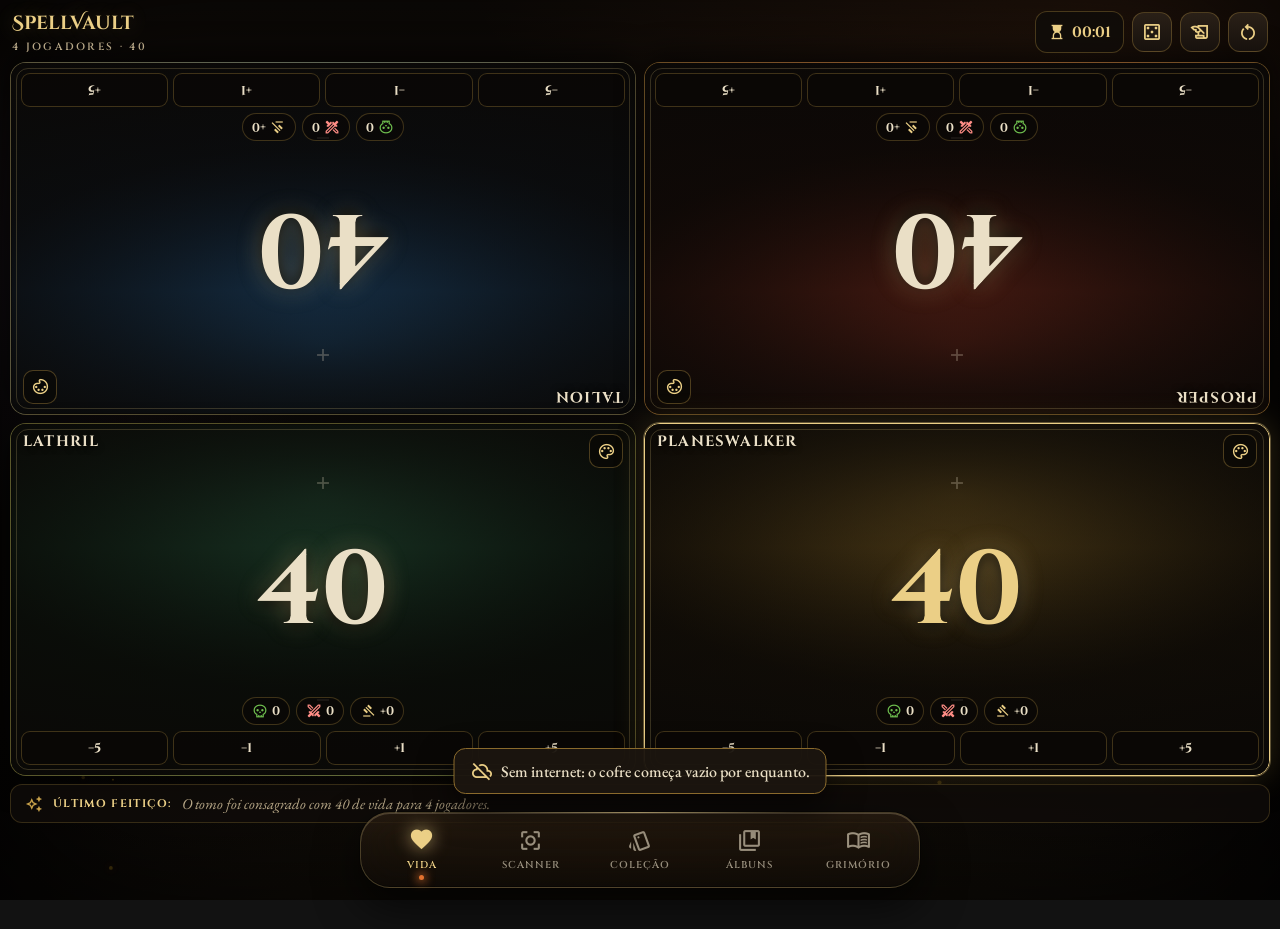
==== index.html @ 6999f6b4 "SpellVault: vida para Commander, scanner, coleção e álbuns App web com visual medieval: marcador de " ====
<!doctype html>
<html lang="pt-BR">
  <head>
    <meta charset="UTF-8" />
    <meta name="viewport" content="width=device-width, initial-scale=1, viewport-fit=cover" />
    <title>SpellVault</title>
    <meta name="description" content="Grimório do jogador de Magic: marcador de vida para Commander, scanner de cartas, coleção e álbuns com o lugar exato de cada carta." />
    <meta name="theme-color" content="#0a0806" />
    <link rel="icon" href="data:image/svg+xml,%3Csvg xmlns='http://www.w3.org/2000/svg' viewBox='0 0 32 32'%3E%3Crect width='32' height='32' rx='7' fill='%230a0806'/%3E%3Cpath d='M16 4l3 7 7 1-5 5 1 8-6-4-6 4 1-8-5-5 7-1z' fill='none' stroke='%23ebcf86' stroke-width='1.6'/%3E%3C/svg%3E" />
    <link rel="preconnect" href="https://fonts.googleapis.com" />
    <link rel="preconnect" href="https://fonts.gstatic.com" crossorigin />
    <link href="https://fonts.googleapis.com/css2?family=Cinzel:wght@500;600;700;800&family=Cinzel+Decorative:wght@700&family=EB+Garamond:ital,wght@0,400;0,500;0,600;1,400;1,500&display=swap" rel="stylesheet" />
    <link href="https://fonts.googleapis.com/css2?family=Material+Symbols+Outlined:opsz,wght,FILL,GRAD@20..48,300..600,0..1,0&display=block" rel="stylesheet" />
    <link rel="stylesheet" href="assets/css/app.css" />
  </head>
  <body>
    <canvas id="brasas" aria-hidden="true"></canvas>
    <main id="app"></main>
    <nav class="nav-vidro" id="nav" aria-label="Navegação principal"></nav>
    <div class="veu" id="veu" hidden></div>
    <section class="folha" id="folha" role="dialog" aria-modal="true" hidden></section>
    <div class="toast" id="toast" role="status" aria-live="polite"></div>

    <script src="assets/js/ui.js"></script>
    <script src="assets/js/scryfall.js"></script>
    <script src="assets/js/dados.js"></script>
    <script src="assets/js/vida.js"></script>
    <script src="assets/js/colecao.js"></script>
    <script src="assets/js/albuns.js"></script>
    <script src="assets/js/scanner.js"></script>
    <script src="assets/js/grimorio.js"></script>
    <script src="assets/js/app.js"></script>
  </body>
</html>
---- assets/css/app.css ----
/* SpellVault — grimório medieval: pedra fuligem, couro, ouro velho e brasa.
   Layout: celular primeiro; telas como páginas de um tomo e a barra de vidro fumê flutuando no rodapé. */
:root {
  color-scheme: dark;
  --noite: #0a0806; --pedra: #14100c; --pedra2: #1d1712; --pedra3: #2a2119; --couro: #3a2617;
  --ouro: #c9a24a; --ouro2: #ebcf86; --ouro3: #8a6a2c;
  --perg: #eadfc6; --tinta: #b8a888; --tinta2: #7f735e;
  --sangue: #b3262d; --brasa: #e2722f; --veneno: #6fbf4f; --arcano: #9b6bd6; --gelo: #5aa3d6;
  --W: #efe4c6; --U: #3f86c6; --B: #6d5a7a; --R: #c8442c; --G: #3d8a4f; --C: #9a948a; --M: #c9a24a;
  --fd: "Cinzel Decorative", "Cinzel", Georgia, serif;
  --ft: "Cinzel", Georgia, serif;
  --fc: "EB Garamond", Georgia, "Times New Roman", serif;
  --r: 14px;
  --sombra: 0 14px 34px rgba(0, 0, 0, 0.6);
  --nav-h: 76px;
  --ruido: url("data:image/svg+xml;utf8,<svg xmlns='http://www.w3.org/2000/svg' width='180' height='180'><filter id='n'><feTurbulence type='fractalNoise' baseFrequency='.9' numOctaves='3' stitchTiles='stitch'/><feColorMatrix values='0 0 0 0 0.9  0 0 0 0 0.8  0 0 0 0 0.6  0 0 0 .5 0'/></filter><rect width='100%' height='100%' filter='url(%23n)' opacity='.55'/></svg>");
}
* { box-sizing: border-box; margin: 0; padding: 0; }
html { -webkit-tap-highlight-color: transparent; }
body {
  min-height: 100dvh; color: var(--perg); font: 400 17px/1.45 var(--fc);
  background:
    radial-gradient(70% 45% at 85% -5%, rgba(226, 114, 47, 0.16), transparent 70%),
    radial-gradient(60% 40% at -10% 30%, rgba(155, 107, 214, 0.09), transparent 70%),
    radial-gradient(90% 60% at 50% 115%, rgba(201, 162, 74, 0.12), transparent 70%),
    linear-gradient(180deg, #120d09, var(--noite) 40%, #070504);
  background-attachment: fixed;
  -webkit-font-smoothing: antialiased;
  padding-bottom: calc(var(--nav-h) + 30px + env(safe-area-inset-bottom, 0px));
}
body::before { content: ""; position: fixed; inset: 0; background: var(--ruido); opacity: 0.22; mix-blend-mode: overlay; pointer-events: none; z-index: 0; }
body::after { content: ""; position: fixed; inset: 0; pointer-events: none; z-index: 0; box-shadow: inset 0 0 160px 40px rgba(0, 0, 0, 0.75); }
#brasas { position: fixed; inset: 0; width: 100%; height: 100%; pointer-events: none; z-index: 0; opacity: 0.8; }
#app { position: relative; z-index: 1; }
a { color: inherit; text-decoration: none; }
button, a, label { touch-action: manipulation; }
button, input, select, textarea { font: inherit; color: inherit; }
button { cursor: pointer; background: none; border: 0; }
img { display: block; max-width: 100%; }
[hidden] { display: none !important; }
:focus-visible { outline: 2px solid var(--ouro2); outline-offset: 2px; border-radius: 8px; }
.ms { font-family: "Material Symbols Outlined" !important; font-weight: normal !important; font-style: normal; font-size: 22px; line-height: 1; letter-spacing: normal !important; text-transform: none !important; display: inline-block; white-space: nowrap; direction: ltr; -webkit-font-smoothing: antialiased; font-variation-settings: "FILL" 0, "wght" 400; vertical-align: middle; }
.ms.fill { font-variation-settings: "FILL" 1, "wght" 500; }
.pagina { width: min(980px, 100% - 28px); margin: 0 auto; padding-top: calc(14px + env(safe-area-inset-top, 0px)); }

/* ---------- tipografia ---------- */
h1, h2, h3 { font-family: var(--ft); font-weight: 700; letter-spacing: 0.02em; line-height: 1.12; text-wrap: balance; }
.rot { font: 600 11px var(--ft); letter-spacing: 0.16em; text-transform: uppercase; color: var(--tinta); display: flex; align-items: center; gap: 8px; }
.rot .ms { font-size: 16px; color: var(--ouro); }
.muted { color: var(--tinta); } .dim { color: var(--tinta2); }
.ouro { color: var(--ouro2); }
.num { font-family: var(--ft); font-variant-numeric: tabular-nums lining-nums; }
.rubrica { display: flex; align-items: center; gap: 12px; margin: 26px 0 12px; font: 700 15px var(--ft); letter-spacing: 0.14em; text-transform: uppercase; color: var(--ouro2); }
.rubrica::before, .rubrica::after { content: ""; height: 1px; flex: 1; background: linear-gradient(90deg, transparent, var(--ouro3)); }
.rubrica::after { background: linear-gradient(90deg, var(--ouro3), transparent); }
.rubrica span { display: inline-flex; align-items: center; gap: 8px; }
.rubrica span::before, .rubrica span::after { content: "◆"; font-size: 8px; color: var(--ouro); }

/* ---------- cabeçalho ---------- */
.topo { display: flex; align-items: center; gap: 12px; padding: 4px 0 14px; }
.selo { width: 44px; height: 44px; border-radius: 50%; display: grid; place-items: center; flex: none; background: radial-gradient(circle at 35% 30%, #5a3b1f, #241509 70%); border: 1px solid var(--ouro3); box-shadow: inset 0 0 0 3px rgba(0, 0, 0, 0.45), 0 0 18px rgba(226, 114, 47, 0.25); color: var(--ouro2); }
.marca { line-height: 1; }
.marca b { display: block; font: 700 23px var(--fd); color: var(--ouro2); text-shadow: 0 0 18px rgba(235, 207, 134, 0.25); }
.marca small { font: 600 10.5px var(--ft); letter-spacing: 0.22em; text-transform: uppercase; color: var(--tinta); }
.topo .acoes { margin-left: auto; display: flex; gap: 8px; }

/* ---------- superfícies: tomo de couro com filete de ouro ---------- */
.tomo { position: relative; border-radius: var(--r); background: linear-gradient(180deg, rgba(48, 35, 25, 0.9), rgba(22, 17, 13, 0.94)); border: 1px solid rgba(201, 162, 74, 0.36); box-shadow: inset 0 1px 0 rgba(255, 230, 170, 0.08), inset 0 0 0 1px rgba(0, 0, 0, 0.55), var(--sombra); }
.tomo::before { content: ""; position: absolute; inset: 5px; border: 1px solid rgba(201, 162, 74, 0.14); border-radius: calc(var(--r) - 4px); pointer-events: none; }
.tomo.pad { padding: 18px; }
.cantos::after { content: ""; position: absolute; inset: 2px; pointer-events: none; border-radius: var(--r);
  background:
    linear-gradient(var(--ouro), var(--ouro)) top left / 14px 2px no-repeat, linear-gradient(var(--ouro), var(--ouro)) top left / 2px 14px no-repeat,
    linear-gradient(var(--ouro), var(--ouro)) top right / 14px 2px no-repeat, linear-gradient(var(--ouro), var(--ouro)) top right / 2px 14px no-repeat,
    linear-gradient(var(--ouro), var(--ouro)) bottom left / 14px 2px no-repeat, linear-gradient(var(--ouro), var(--ouro)) bottom left / 2px 14px no-repeat,
    linear-gradient(var(--ouro), var(--ouro)) bottom right / 14px 2px no-repeat, linear-gradient(var(--ouro), var(--ouro)) bottom right / 2px 14px no-repeat; opacity: 0.75; }
.pedra { background: linear-gradient(180deg, rgba(29, 23, 18, 0.92), rgba(16, 12, 9, 0.95)); border: 1px solid rgba(201, 162, 74, 0.18); border-radius: 12px; }

/* ---------- botões ---------- */
.bt { display: inline-flex; align-items: center; justify-content: center; gap: 8px; min-height: 46px; padding: 0 18px; border-radius: 12px; font: 700 13px var(--ft); letter-spacing: 0.1em; text-transform: uppercase; color: var(--perg); background: linear-gradient(180deg, #2c2219, #1a140f); border: 1px solid rgba(201, 162, 74, 0.38); box-shadow: inset 0 1px 0 rgba(255, 230, 170, 0.08); transition: transform 0.12s, border-color 0.15s, box-shadow 0.15s; white-space: nowrap; }
.bt:hover { border-color: var(--ouro); box-shadow: 0 0 16px rgba(201, 162, 74, 0.18), inset 0 1px 0 rgba(255, 230, 170, 0.1); }
.bt:active { transform: scale(0.97); }
.bt.ouro { color: #1b1206; border-color: #f0d68f; background: linear-gradient(180deg, #f0d68f, #c9a24a 55%, #94722f); box-shadow: inset 0 1px 0 rgba(255, 255, 255, 0.45), 0 8px 22px rgba(201, 162, 74, 0.25); text-shadow: 0 1px 0 rgba(255, 240, 200, 0.4); }
.bt.sangue { color: #ffd9d4; border-color: rgba(179, 38, 45, 0.6); background: linear-gradient(180deg, rgba(120, 22, 26, 0.55), rgba(60, 10, 12, 0.6)); }
.bt.fantasma { background: transparent; }
.bt.peq { min-height: 36px; padding: 0 12px; font-size: 11px; border-radius: 10px; }
.bt.cheio { width: 100%; }
.bt[disabled] { opacity: 0.45; pointer-events: none; }
.bt.quebra { white-space: normal; min-height: 54px; padding: 8px 14px; line-height: 1.2; }
.bt.quebra small { display: block; font: 600 10.5px var(--ft); letter-spacing: 0.06em; opacity: 0.8; margin-top: 3px; text-transform: none; }
.ico-bt { width: 42px; height: 42px; display: grid; place-items: center; border-radius: 12px; background: linear-gradient(180deg, #2a2017, #17110d); border: 1px solid rgba(201, 162, 74, 0.3); color: var(--ouro2); flex: none; }
.ico-bt:hover { border-color: var(--ouro); }
.ico-bt.on { color: #1b1206; background: linear-gradient(180deg, #f0d68f, #b88f3a); }

/* ---------- chips e campos ---------- */
.chips { display: flex; gap: 8px; overflow-x: auto; scrollbar-width: none; padding: 2px 0 6px; }
.chips::-webkit-scrollbar { display: none; }
.chip { flex: none; display: inline-flex; align-items: center; gap: 6px; height: 34px; padding: 0 13px; border-radius: 999px; font: 600 11.5px var(--ft); letter-spacing: 0.08em; text-transform: uppercase; color: var(--tinta); background: rgba(29, 23, 18, 0.85); border: 1px solid rgba(201, 162, 74, 0.2); }
.chip.on { color: var(--ouro2); border-color: var(--ouro); background: rgba(201, 162, 74, 0.12); box-shadow: 0 0 12px rgba(201, 162, 74, 0.15); }
.chip .n { font-size: 10.5px; color: var(--tinta2); }
.busca { display: flex; align-items: center; gap: 10px; height: 50px; padding: 0 8px 0 14px; border-radius: 14px; background: rgba(16, 12, 9, 0.9); border: 1px solid rgba(201, 162, 74, 0.3); box-shadow: inset 0 2px 8px rgba(0, 0, 0, 0.6); }
.busca .ms { color: var(--arcano); filter: drop-shadow(0 0 6px rgba(155, 107, 214, 0.5)); }
.busca input { flex: 1; min-width: 0; background: none; border: 0; outline: 0; font: 500 17px var(--fc); color: var(--perg); }
.busca input::placeholder { color: var(--tinta2); font-style: italic; }
.campo label { display: block; font: 600 11px var(--ft); letter-spacing: 0.12em; text-transform: uppercase; color: var(--tinta); margin-bottom: 6px; }
.campo input, .campo select, .campo textarea { width: 100%; min-height: 46px; padding: 10px 14px; border-radius: 12px; background: rgba(12, 9, 7, 0.9); border: 1px solid rgba(201, 162, 74, 0.28); outline: 0; font: 500 16px var(--fc); color: var(--perg); }
.campo select option { background: #17110d; }
.campo input:focus, .campo select:focus, .campo textarea:focus { border-color: var(--ouro); box-shadow: 0 0 0 3px rgba(201, 162, 74, 0.15); }
.campo small { display: block; margin-top: 5px; font-size: 14px; color: var(--tinta2); font-style: italic; }
.form { display: grid; gap: 14px; }
.dupla { display: grid; grid-template-columns: 1fr 1fr; gap: 12px; }
.seg { display: grid; grid-auto-flow: column; grid-auto-columns: 1fr; gap: 4px; padding: 4px; border-radius: 12px; background: rgba(12, 9, 7, 0.9); border: 1px solid rgba(201, 162, 74, 0.22); }
.seg button { min-height: 38px; border-radius: 9px; font: 700 12px var(--ft); letter-spacing: 0.08em; color: var(--tinta); }
.seg button.on { color: #1b1206; background: linear-gradient(180deg, #f0d68f, #b88f3a); }
.check { display: flex; align-items: center; gap: 10px; font-size: 16px; color: var(--perg); }
.check input { appearance: none; width: 22px; height: 22px; border-radius: 5px; border: 1px solid var(--ouro3); background: #120d09; display: grid; place-items: center; transform: rotate(45deg) scale(0.82); }
.check input:checked { background: linear-gradient(135deg, #f0d68f, #b88f3a); border-color: var(--ouro2); }
.check input:checked::after { content: ""; width: 6px; height: 6px; background: #1b1206; border-radius: 1px; }

/* ---------- mana ---------- */
.mana { display: inline-flex; gap: 3px; vertical-align: middle; }
.pip { width: 19px; height: 19px; border-radius: 50%; display: inline-grid; place-items: center; font: 700 10px var(--ft); color: #1b1206; background: var(--C); box-shadow: inset 0 -2px 0 rgba(0, 0, 0, 0.25), 0 0 0 1px rgba(0, 0, 0, 0.6); }
.pip.W { background: var(--W); } .pip.U { background: var(--U); color: #eaf3ff; } .pip.B { background: var(--B); color: #f1e8ff; } .pip.R { background: var(--R); color: #fff0e8; } .pip.G { background: var(--G); color: #eaffef; }
.pip.X, .pip.N { background: #b9b2a4; }

/* ---------- barra de navegação de vidro fumê ---------- */
.nav-vidro {
  position: fixed; z-index: 30; left: 50%; transform: translateX(-50%);
  bottom: calc(12px + env(safe-area-inset-bottom, 0px)); width: min(560px, calc(100% - 22px)); height: var(--nav-h);
  display: grid; grid-template-columns: repeat(5, 1fr); align-items: center; padding: 0 6px; border-radius: 30px;
  background: linear-gradient(180deg, rgba(74, 52, 33, 0.34), rgba(18, 13, 9, 0.52));
  -webkit-backdrop-filter: blur(20px) saturate(160%); backdrop-filter: blur(20px) saturate(160%);
  border: 1px solid rgba(235, 207, 134, 0.24);
  box-shadow: 0 18px 44px rgba(0, 0, 0, 0.65), inset 0 1px 0 rgba(255, 236, 190, 0.2), inset 0 -1px 0 rgba(0, 0, 0, 0.45), 0 0 0 1px rgba(0, 0, 0, 0.35);
}
.nav-vidro::before { content: ""; position: absolute; left: 22%; right: 22%; top: -1px; height: 1px; background: linear-gradient(90deg, transparent, rgba(255, 228, 160, 0.75), transparent); }
.nav-vidro a { position: relative; height: 100%; display: flex; flex-direction: column; align-items: center; justify-content: center; gap: 5px; color: rgba(234, 223, 198, 0.62); font: 600 10px var(--ft); letter-spacing: 0.1em; text-transform: uppercase; transition: color 0.2s; }
.nav-vidro a .ms { font-size: 25px; transition: transform 0.2s, filter 0.2s; }
.nav-vidro a.on { color: var(--ouro2); }
.nav-vidro a.on .ms { transform: translateY(-1px); filter: drop-shadow(0 0 9px rgba(235, 207, 134, 0.7)); font-variation-settings: "FILL" 1, "wght" 500; }
.nav-vidro a.on::after { content: ""; position: absolute; bottom: 7px; width: 5px; height: 5px; border-radius: 50%; background: var(--brasa); box-shadow: 0 0 10px 2px rgba(226, 114, 47, 0.8); }

/* ---------- folha (bottom sheet) e toast ---------- */
.veu { position: fixed; inset: 0; z-index: 40; background: rgba(5, 3, 2, 0.6); backdrop-filter: blur(3px); }
.folha { position: fixed; z-index: 41; left: 50%; bottom: 0; transform: translateX(-50%); width: min(640px, 100%); max-height: 88dvh; overflow: auto; padding: 10px 18px calc(22px + env(safe-area-inset-bottom, 0px)); border-radius: 22px 22px 0 0; background: linear-gradient(180deg, #2a1f16, #120d09 40%); border: 1px solid rgba(201, 162, 74, 0.42); border-bottom: 0; box-shadow: 0 -20px 60px rgba(0, 0, 0, 0.7); animation: sobe 0.22s ease; }
@keyframes sobe { from { transform: translate(-50%, 30px); opacity: 0; } }
.folha .alca { width: 44px; height: 4px; border-radius: 4px; background: var(--ouro3); margin: 0 auto 12px; }
.folha h2 { font-size: 21px; color: var(--ouro2); margin-bottom: 4px; }
.folha .fechar { position: absolute; right: 12px; top: 12px; }
.toast { position: fixed; z-index: 60; left: 50%; bottom: calc(var(--nav-h) + 30px + env(safe-area-inset-bottom, 0px)); transform: translate(-50%, 20px); opacity: 0; pointer-events: none; transition: 0.25s; display: flex; align-items: center; gap: 8px; padding: 11px 16px; border-radius: 12px; background: rgba(28, 21, 15, 0.96); border: 1px solid var(--ouro3); box-shadow: var(--sombra); font: 500 16px var(--fc); max-width: calc(100% - 32px); }
.toast .ms { color: var(--ouro2); }
.toast.on { opacity: 1; transform: translate(-50%, 0); }

/* ---------- VIDA ---------- */
.vida-topo { display: flex; align-items: center; gap: 8px; padding: calc(10px + env(safe-area-inset-top, 0px)) 12px 8px; position: relative; z-index: 2; }
.vida-topo .marca b { font-size: 19px; }
.vida-topo .marca small { white-space: nowrap; }
.vida-topo .ico-bt { width: 40px; height: 40px; }
.relogio { display: inline-flex; align-items: center; gap: 6px; height: 42px; padding: 0 12px; border-radius: 12px; background: rgba(16, 12, 9, 0.85); border: 1px solid rgba(201, 162, 74, 0.3); font: 700 15px var(--ft); color: var(--ouro2); font-variant-numeric: tabular-nums; }
.relogio .ms { font-size: 18px; }
.mesa { position: relative; z-index: 1; display: grid; gap: 8px; padding: 0 10px; height: calc(100dvh - 70px - var(--nav-h) - 40px - env(safe-area-inset-top, 0px) - env(safe-area-inset-bottom, 0px)); min-height: 440px; }
.mesa.j2 { grid-template-columns: 1fr; grid-template-rows: 1fr 1fr; }
.mesa.j3 { grid-template-columns: 1fr 1fr; grid-template-rows: 1fr 1fr; }
.mesa.j3 .jog:first-child { grid-column: 1 / -1; }
.mesa.j4 { grid-template-columns: 1fr 1fr; grid-template-rows: 1fr 1fr; }
.mesa.j5, .mesa.j6 { grid-template-columns: 1fr 1fr; grid-template-rows: 1fr 1fr 1fr; }
.mesa.j5 .jog:last-child { grid-column: 1 / -1; }
.jog { position: relative; border-radius: 16px; overflow: hidden; isolation: isolate; border: 1px solid rgba(201, 162, 74, 0.4); box-shadow: inset 0 0 0 1px rgba(0, 0, 0, 0.6), 0 10px 26px rgba(0, 0, 0, 0.55); background: var(--fundo, linear-gradient(160deg, #3a2617, #120d09)); min-height: 0; }
.jog.vira { transform: rotate(180deg); }
.jog .arte { position: absolute; inset: 0; z-index: -2; background-size: cover; background-position: center 30%; filter: saturate(0.85) contrast(1.05); }
.jog::before { content: ""; position: absolute; inset: 0; z-index: -1; background: radial-gradient(80% 70% at 50% 45%, rgba(10, 8, 6, 0.35), rgba(10, 8, 6, 0.86)), linear-gradient(180deg, rgba(10, 8, 6, 0.55), transparent 35%, rgba(10, 8, 6, 0.75)); }
.jog::after { content: ""; position: absolute; inset: 5px; border: 1px solid rgba(235, 207, 134, 0.2); border-radius: 12px; pointer-events: none; }
.jog.eu { border-color: var(--ouro2); box-shadow: 0 0 0 1px rgba(235, 207, 134, 0.35), 0 0 30px rgba(201, 162, 74, 0.22), 0 10px 26px rgba(0, 0, 0, 0.55); }
.jog.morto { filter: grayscale(0.85) brightness(0.65); }
.jog .cab { position: absolute; left: 12px; right: 12px; top: 10px; display: flex; align-items: flex-start; gap: 8px; z-index: 3; }
.jog .nome { font: 700 15px var(--ft); letter-spacing: 0.08em; text-transform: uppercase; color: var(--perg); text-shadow: 0 2px 6px #000; text-align: left; line-height: 1.1; }
.jog .nome small { display: block; font: italic 500 13px var(--fc); letter-spacing: 0; text-transform: none; color: var(--tinta); margin-top: 2px; }
.jog .cab .icos { margin-left: auto; display: flex; gap: 6px; }
.jog .mini { width: 34px; height: 34px; border-radius: 10px; display: grid; place-items: center; background: rgba(10, 8, 6, 0.65); border: 1px solid rgba(201, 162, 74, 0.35); color: var(--ouro2); }
.jog .mini .ms { font-size: 19px; }
.jog .mini.coroa { color: #1b1206; background: linear-gradient(180deg, #f0d68f, #b88f3a); }
.jog .vida { position: absolute; left: 0; right: 0; top: 50%; transform: translateY(-58%); text-align: center; pointer-events: none; z-index: 2; }
.jog .vida b { display: block; font: 700 clamp(56px, 13vw, 104px) / 1 var(--ft); color: var(--perg); text-shadow: 0 0 24px rgba(235, 207, 134, 0.35), 0 4px 12px #000; font-variant-numeric: tabular-nums lining-nums; }
.jog.eu .vida b { color: var(--ouro2); }
.jog .delta { position: absolute; left: 50%; top: 18%; transform: translateX(-50%); font: 700 22px var(--ft); color: var(--veneno); text-shadow: 0 2px 6px #000; opacity: 0; transition: opacity 0.2s; }
.jog .delta.on { opacity: 1; }
.jog .delta.neg { color: #ff8d86; }
.jog .toque { position: absolute; left: 0; right: 0; z-index: 1; display: flex; justify-content: center; color: rgba(234, 223, 198, 0.28); }
.jog .toque.mais { top: 0; height: 50%; align-items: flex-start; padding-top: 48px; }
.jog .toque.menos { bottom: 0; height: 50%; align-items: flex-end; padding-bottom: 64px; }
.jog .toque:active { background: radial-gradient(60% 60% at 50% 50%, rgba(235, 207, 134, 0.12), transparent 70%); }
.jog .base { position: absolute; left: 10px; right: 10px; bottom: 10px; z-index: 3; display: grid; gap: 6px; }
.jog .contadores { display: flex; justify-content: center; gap: 6px; flex-wrap: wrap; }
.jog .cont { display: inline-flex; align-items: center; gap: 4px; height: 28px; padding: 0 9px; border-radius: 999px; background: rgba(10, 8, 6, 0.72); border: 1px solid rgba(201, 162, 74, 0.28); font: 700 12.5px var(--ft); color: var(--perg); }
.jog .cont .ms { font-size: 16px; }
.jog .cont.veneno .ms { color: var(--veneno); } .jog .cont.cmd .ms { color: #ff8d86; } .jog .cont.taxa .ms { color: var(--ouro2); } .jog .cont.energia .ms { color: var(--gelo); }
.jog .cont.alerta { border-color: var(--sangue); color: #ffb3ad; }
.jog .passos { display: grid; grid-template-columns: repeat(4, 1fr); gap: 5px; }
.jog .passos button { height: 34px; border-radius: 9px; font: 700 13px var(--ft); background: rgba(10, 8, 6, 0.72); border: 1px solid rgba(201, 162, 74, 0.28); color: var(--perg); }
.jog .passos button:active { background: rgba(201, 162, 74, 0.25); }
.jog .credito { position: absolute; right: 12px; bottom: 54px; z-index: 2; font: italic 12px var(--fc); color: rgba(234, 223, 198, 0.45); }
.jog .derrota { position: absolute; inset: 0; z-index: 4; display: grid; place-items: center; text-align: center; background: rgba(8, 4, 3, 0.55); font: 700 16px var(--ft); letter-spacing: 0.14em; color: #ff9b94; text-transform: uppercase; pointer-events: none; }
.jog .derrota .ms { font-size: 46px; display: block; margin: 0 auto 6px; }
.cronica { display: flex; align-items: center; gap: 10px; margin: 8px 10px 0; padding: 9px 14px; border-radius: 12px; background: rgba(16, 12, 9, 0.8); border: 1px solid rgba(201, 162, 74, 0.22); font: italic 15px var(--fc); color: var(--tinta); position: relative; z-index: 1; }
.cronica .ms { color: var(--ouro); font-size: 18px; }
.cronica b { font-style: normal; font: 700 11px var(--ft); letter-spacing: 0.12em; color: var(--ouro2); text-transform: uppercase; }
.dados-grade { display: grid; grid-template-columns: repeat(4, 1fr); gap: 8px; margin: 14px 0; }
.dado-bt { aspect-ratio: 1; border-radius: 14px; display: grid; place-items: center; align-content: center; gap: 2px; background: linear-gradient(180deg, #2c2219, #16110c); border: 1px solid rgba(201, 162, 74, 0.35); font: 700 15px var(--ft); color: var(--ouro2); }
.dado-bt .ms { font-size: 26px; }
.resultado-dado { text-align: center; padding: 14px; border-radius: 16px; background: radial-gradient(circle, rgba(201, 162, 74, 0.16), transparent 70%); }
.resultado-dado b { display: block; font: 700 76px/1 var(--ft); color: var(--ouro2); text-shadow: 0 0 30px rgba(235, 207, 134, 0.45); }
.lista-hist li { list-style: none; display: flex; gap: 10px; padding: 9px 0; border-bottom: 1px dashed rgba(201, 162, 74, 0.18); font-size: 16px; }
.lista-hist time { font: 600 12px var(--ft); color: var(--tinta2); min-width: 46px; padding-top: 3px; }
.linha-cont { display: flex; align-items: center; gap: 10px; padding: 10px 0; border-bottom: 1px solid rgba(201, 162, 74, 0.14); }
.linha-cont .q { margin-left: auto; display: flex; align-items: center; gap: 8px; }
.linha-cont .q b { min-width: 36px; text-align: center; font: 700 22px var(--ft); }
.linha-cont .q b.letal { color: #ff8d86; }
.fundos { display: grid; grid-template-columns: repeat(6, 1fr); gap: 8px; margin: 10px 0 16px; }
.fundos button { aspect-ratio: 1; border-radius: 12px; border: 1px solid rgba(201, 162, 74, 0.35); }
.fundos button.on { outline: 2px solid var(--ouro2); outline-offset: 2px; }
.res-busca { display: grid; gap: 8px; margin-top: 10px; max-height: 320px; overflow: auto; }
.res-busca button { display: flex; align-items: center; gap: 12px; padding: 8px; border-radius: 12px; text-align: left; background: rgba(16, 12, 9, 0.8); border: 1px solid rgba(201, 162, 74, 0.2); }
.res-busca button:hover { border-color: var(--ouro); }
.res-busca img { width: 64px; height: 47px; object-fit: cover; border-radius: 6px; flex: none; }
.res-busca img.carta { width: 46px; height: 64px; }
.res-busca b { font: 700 15px var(--fc); display: block; }
.res-busca small { color: var(--tinta2); font-size: 13.5px; }

/* ---------- COLEÇÃO ---------- */
.resumo { display: grid; grid-template-columns: repeat(3, 1fr); gap: 8px; margin: 12px 0; }
.resumo div { padding: 12px; text-align: center; }
.resumo b { display: block; font: 700 22px var(--ft); color: var(--ouro2); font-variant-numeric: tabular-nums; }
.resumo span { font: 600 10px var(--ft); letter-spacing: 0.12em; text-transform: uppercase; color: var(--tinta2); }
.grade-cartas { display: grid; grid-template-columns: repeat(auto-fill, minmax(150px, 1fr)); gap: 12px; }
.carta-mini { position: relative; display: block; text-align: left; border-radius: 12px; overflow: hidden; background: #120d09; border: 1px solid rgba(201, 162, 74, 0.3); box-shadow: 0 8px 18px rgba(0, 0, 0, 0.5); transition: transform 0.15s, border-color 0.15s; }
.carta-mini:hover { transform: translateY(-2px); border-color: var(--ouro); }
.carta-mini .img { aspect-ratio: 488 / 680; background: linear-gradient(160deg, #2a1f16, #0e0a07); display: grid; place-items: center; overflow: hidden; }
.carta-mini .img img { width: 100%; height: 100%; object-fit: cover; }
.carta-mini .img .ms { font-size: 40px; color: var(--ouro3); }
.carta-mini .rodape { padding: 8px 10px 10px; }
.carta-mini b { display: block; font: 600 15px/1.15 var(--fc); white-space: nowrap; overflow: hidden; text-overflow: ellipsis; }
.carta-mini small { display: flex; justify-content: space-between; gap: 6px; font: 600 11px var(--ft); letter-spacing: 0.06em; color: var(--tinta2); margin-top: 3px; }
.carta-mini small .v { color: var(--ouro2); }
.selo-foil { position: absolute; top: 8px; right: 8px; z-index: 2; font: 700 9.5px var(--ft); letter-spacing: 0.12em; padding: 3px 7px; border-radius: 6px; color: #1a1030; background: linear-gradient(115deg, #f6d9ff, #9be7ff 35%, #fff2a8 65%, #ffb3e6); box-shadow: 0 2px 8px rgba(0, 0, 0, 0.5); }
.foil-brilho { position: absolute; inset: 0; z-index: 1; pointer-events: none; mix-blend-mode: color-dodge; opacity: 0.35; background: linear-gradient(115deg, transparent 20%, rgba(255, 170, 240, 0.55) 35%, rgba(150, 230, 255, 0.55) 45%, rgba(255, 245, 170, 0.55) 55%, transparent 70%); background-size: 250% 250%; animation: foil 4.5s ease-in-out infinite; }
@keyframes foil { 0%, 100% { background-position: 0% 0%; } 50% { background-position: 100% 100%; } }
.raridade { font: 700 10.5px var(--ft); letter-spacing: 0.14em; text-transform: uppercase; }
.raridade.mythic { color: #ff9b54; } .raridade.rare { color: var(--ouro2); } .raridade.uncommon { color: #b9c8d6; } .raridade.common { color: var(--tinta); } .raridade.special, .raridade.bonus { color: var(--arcano); }
.fab { position: fixed; z-index: 29; right: max(18px, calc(50% - 470px)); bottom: calc(var(--nav-h) + 26px + env(safe-area-inset-bottom, 0px)); width: 58px; height: 58px; border-radius: 50%; display: grid; place-items: center; color: #1b1206; background: radial-gradient(circle at 35% 30%, #fbe7ac, #c9a24a 55%, #7a5b23); border: 1px solid #f6dc95; box-shadow: 0 10px 26px rgba(0, 0, 0, 0.6), 0 0 22px rgba(201, 162, 74, 0.35); }
.fab .ms { font-size: 30px; }
.vazio { text-align: center; padding: 36px 18px; color: var(--tinta); font-style: italic; }
.vazio .ms { display: block; margin: 0 auto 10px; font-size: 46px; color: var(--ouro3); }

/* ---------- CARTA (detalhe) ---------- */
.detalhe { display: grid; grid-template-columns: minmax(0, 1fr); gap: 16px; }
.palco3d { perspective: 1100px; display: grid; place-items: center; padding: 14px 0 6px; }
.carta3d { position: relative; width: min(300px, 74vw); aspect-ratio: 488 / 680; transform-style: preserve-3d; transition: transform 0.6s cubic-bezier(0.2, 0.7, 0.2, 1); cursor: grab; touch-action: none; }
.carta3d .face { position: absolute; inset: 0; border-radius: 4.6% / 3.3%; overflow: hidden; backface-visibility: hidden; box-shadow: 0 24px 50px rgba(0, 0, 0, 0.7), 0 0 40px rgba(201, 162, 74, 0.12); background: #0e0a07; }
.carta3d .face img { width: 100%; height: 100%; object-fit: cover; }
.carta3d .tras { transform: rotateY(180deg); }
.carta3d .reflexo { position: absolute; inset: 0; pointer-events: none; background: radial-gradient(circle at var(--lx, 30%) var(--ly, 20%), rgba(255, 245, 220, 0.28), transparent 45%); mix-blend-mode: soft-light; }
.carta3d .holo { position: absolute; inset: 0; pointer-events: none; mix-blend-mode: color-dodge; opacity: 0.45; background: linear-gradient(calc(var(--ang, 115) * 1deg), transparent 15%, rgba(255, 140, 230, 0.6) 30%, rgba(130, 230, 255, 0.6) 42%, rgba(255, 248, 150, 0.6) 54%, rgba(160, 255, 190, 0.5) 64%, transparent 80%); background-size: 200% 200%; background-position: var(--hx, 50%) var(--hy, 50%); }
.verso-proprio { width: 100%; height: 100%; display: grid; place-items: center; align-content: center; gap: 10px; background: radial-gradient(circle at 50% 45%, #4a2e18, #170e07 70%), var(--ruido); border: 8px solid #1a120b; border-radius: inherit; text-align: center; }
.verso-proprio .sigilo { width: 46%; aspect-ratio: 1; border-radius: 50%; display: grid; place-items: center; border: 2px solid var(--ouro); box-shadow: 0 0 0 6px rgba(201, 162, 74, 0.15), inset 0 0 30px rgba(226, 114, 47, 0.35); color: var(--ouro2); }
.verso-proprio .sigilo .ms { font-size: 64px; }
.verso-proprio b { font: 700 18px var(--fd); color: var(--ouro2); letter-spacing: 0.04em; }
.ctrl-3d { display: flex; justify-content: center; gap: 8px; }
.nome-carta h1 { font: 600 30px/1.1 var(--fc); letter-spacing: 0; color: var(--perg); }
.nome-carta .en { font: italic 16px var(--fc); color: var(--tinta2); }
.texto-regras { padding: 14px 16px; border-radius: 12px; background: linear-gradient(180deg, rgba(234, 223, 198, 0.08), rgba(234, 223, 198, 0.03)); border: 1px solid rgba(201, 162, 74, 0.22); font-size: 17px; white-space: pre-line; }
.texto-regras .tipo { display: flex; justify-content: space-between; gap: 10px; font: 600 17px var(--fc); color: var(--ouro2); margin-bottom: 8px; padding-bottom: 8px; border-bottom: 1px solid rgba(201, 162, 74, 0.2); }
.etiquetas { display: flex; flex-wrap: wrap; gap: 6px; }
.etiqueta { font: 700 10.5px var(--ft); letter-spacing: 0.1em; text-transform: uppercase; padding: 5px 9px; border-radius: 7px; background: rgba(12, 9, 7, 0.9); border: 1px solid rgba(201, 162, 74, 0.3); color: var(--tinta); }
.etiqueta.ouro { color: var(--ouro2); border-color: var(--ouro); }
.preco { display: flex; align-items: baseline; justify-content: space-between; gap: 10px; }
.preco b { font: 700 28px var(--ft); color: var(--ouro2); }
.onde { padding: 16px; }
.onde h3 { display: flex; align-items: center; gap: 10px; font-size: 19px; color: var(--ouro2); }
.onde .local { font: 600 26px var(--fc); color: var(--perg); margin: 10px 0 2px; }
.onde .local em { color: var(--ouro2); font-style: normal; }
.mapa-pag { display: grid; gap: 6px; margin: 12px auto 4px; padding: 10px; border-radius: 12px; background: rgba(8, 6, 4, 0.8); border: 1px solid rgba(201, 162, 74, 0.2); }
.mapa-pag div { aspect-ratio: 488 / 680; border-radius: 6px; display: grid; place-items: center; align-content: center; font: 700 12px var(--ft); color: var(--tinta2); background: rgba(42, 33, 25, 0.55); border: 1px solid rgba(201, 162, 74, 0.12); overflow: hidden; position: relative; }
.mapa-pag div img { position: absolute; inset: 0; width: 100%; height: 100%; object-fit: cover; opacity: 0.35; }
.mapa-pag div span { position: relative; }
.mapa-pag .alvo { border: 2px solid var(--ouro2); color: var(--ouro2); box-shadow: 0 0 18px rgba(235, 207, 134, 0.45); }
.mapa-pag .alvo img { opacity: 0.9; }
.mapa-pag .alvo::after { content: ""; position: absolute; right: -4px; top: -4px; width: 12px; height: 12px; border-radius: 50%; background: var(--brasa); box-shadow: 0 0 12px var(--brasa); animation: pulso 1.6s infinite; }
@keyframes pulso { 50% { transform: scale(1.35); opacity: 0.6; } }
.copias li { list-style: none; display: flex; align-items: center; gap: 12px; padding: 11px 0; border-bottom: 1px solid rgba(201, 162, 74, 0.14); }
.copias .ms { color: var(--ouro); }
.copias b { font: 600 16px var(--fc); display: block; }
.copias small { color: var(--tinta2); font-size: 14px; }
.copias .aqui { margin-left: auto; font: 700 10px var(--ft); letter-spacing: 0.12em; color: #1b1206; background: var(--ouro2); padding: 3px 7px; border-radius: 6px; }
.acoes-carta { display: grid; gap: 8px; }
.acoes-carta .dupla { gap: 8px; }

/* ---------- ÁLBUNS ---------- */
.estante { display: grid; grid-template-columns: repeat(auto-fill, minmax(150px, 1fr)); gap: 14px; }
.livro { position: relative; display: block; text-align: left; padding: 16px 14px 14px 22px; min-height: 172px; border-radius: 6px 14px 14px 6px; color: var(--perg); background: linear-gradient(90deg, rgba(0, 0, 0, 0.45) 0 12px, transparent 12px), linear-gradient(160deg, var(--capa, #3a2617), #140d08); border: 1px solid rgba(201, 162, 74, 0.45); box-shadow: inset -2px 0 0 rgba(0, 0, 0, 0.5), inset 14px 0 0 -12px rgba(235, 207, 134, 0.35), 0 12px 24px rgba(0, 0, 0, 0.55); transition: transform 0.15s; }
.livro:hover { transform: translateY(-3px) rotate(-0.4deg); }
.livro::before { content: ""; position: absolute; left: 4px; top: 10px; bottom: 10px; width: 2px; background: repeating-linear-gradient(180deg, var(--ouro) 0 6px, transparent 6px 14px); opacity: 0.6; }
.livro::after { content: ""; position: absolute; right: -1px; top: -1px; width: 22px; height: 22px; border-top: 2px solid var(--ouro); border-right: 2px solid var(--ouro); border-radius: 0 14px 0 0; opacity: 0.8; }
.livro .ms { color: var(--ouro2); font-size: 28px; }
.livro b { display: block; font: 700 15px/1.2 var(--ft); margin: 10px 0 4px; letter-spacing: 0.03em; }
.livro small { font-size: 14px; color: var(--tinta); font-style: italic; }
.livro.ativo { border-color: var(--ouro2); box-shadow: 0 0 0 1px rgba(235, 207, 134, 0.35), 0 0 26px rgba(201, 162, 74, 0.25), 0 12px 24px rgba(0, 0, 0, 0.55); }
.barra { height: 8px; border-radius: 6px; background: rgba(8, 6, 4, 0.9); border: 1px solid rgba(201, 162, 74, 0.2); overflow: hidden; margin-top: 10px; }
.barra i { display: block; height: 100%; background: linear-gradient(90deg, #8a6a2c, var(--ouro2)); box-shadow: 0 0 10px rgba(235, 207, 134, 0.5); }
.paginador { display: flex; align-items: center; gap: 10px; margin: 14px 0; }
.paginador .info { flex: 1; text-align: center; }
.paginador .info b { display: block; font: 700 17px var(--ft); color: var(--ouro2); }
.paginador .info small { font: 600 11px var(--ft); letter-spacing: 0.12em; color: var(--tinta2); text-transform: uppercase; }
.folha-album { display: grid; gap: 10px; padding: 14px; border-radius: 16px; background: linear-gradient(180deg, #1b140e, #0d0906); border: 1px solid rgba(201, 162, 74, 0.35); box-shadow: inset 0 0 40px rgba(0, 0, 0, 0.7); }
.slot { position: relative; aspect-ratio: 488 / 680; border-radius: 10px; overflow: hidden; display: block; width: 100%; text-align: left; background: linear-gradient(160deg, rgba(42, 33, 25, 0.5), rgba(10, 8, 6, 0.8)); border: 1px dashed rgba(201, 162, 74, 0.3); }
.slot.cheio { border-style: solid; border-color: rgba(201, 162, 74, 0.45); }
.slot img { width: 100%; height: 100%; object-fit: cover; }
.slot .n { position: absolute; left: 6px; top: 6px; z-index: 2; font: 700 11px var(--ft); padding: 2px 6px; border-radius: 6px; background: rgba(10, 8, 6, 0.8); color: var(--ouro2); }
.slot .vazio-slot { position: absolute; inset: 0; display: grid; place-items: center; align-content: center; gap: 4px; color: var(--tinta2); font: 600 11px var(--ft); letter-spacing: 0.1em; text-transform: uppercase; }
.slot .vazio-slot .ms { font-size: 30px; color: var(--ouro3); }
.slot .legenda { position: absolute; left: 0; right: 0; bottom: 0; z-index: 2; padding: 22px 8px 7px; background: linear-gradient(180deg, transparent, rgba(8, 5, 3, 0.92)); font: 600 13px/1.15 var(--fc); }
.slot .legenda small { display: block; font: 700 10px var(--ft); letter-spacing: 0.08em; color: var(--ouro2); margin-top: 2px; }
.slot.alvo { border: 2px solid var(--ouro2); box-shadow: 0 0 20px rgba(235, 207, 134, 0.4); }
.lista-caixa li { list-style: none; display: flex; align-items: center; gap: 12px; padding: 8px; border-bottom: 1px solid rgba(201, 162, 74, 0.12); }
.lista-caixa img { width: 42px; height: 58px; object-fit: cover; border-radius: 5px; }
.lista-caixa .pos { font: 700 12px var(--ft); color: var(--ouro2); min-width: 40px; }
.tipos-album { display: grid; grid-template-columns: repeat(auto-fill, minmax(110px, 1fr)); gap: 8px; }
.tipos-album button { padding: 12px 8px; border-radius: 12px; background: rgba(16, 12, 9, 0.85); border: 1px solid rgba(201, 162, 74, 0.22); text-align: center; font: 600 12px var(--ft); color: var(--tinta); }
.tipos-album button .ms { display: block; margin: 0 auto 6px; color: var(--ouro); }
.tipos-album button.on { border-color: var(--ouro2); color: var(--ouro2); background: rgba(201, 162, 74, 0.12); }
.cores-album { display: flex; gap: 8px; flex-wrap: wrap; }
.cores-album button { width: 38px; height: 38px; border-radius: 10px; border: 1px solid rgba(201, 162, 74, 0.35); }
.cores-album button.on { outline: 2px solid var(--ouro2); outline-offset: 2px; }

/* ---------- SCANNER ---------- */
.visor { position: relative; aspect-ratio: 3 / 4; max-height: 62dvh; margin: 0 auto; width: 100%; border-radius: 18px; overflow: hidden; background: radial-gradient(circle at 50% 40%, #2a1f16, #070504 75%); border: 1px solid rgba(201, 162, 74, 0.35); box-shadow: inset 0 0 60px rgba(0, 0, 0, 0.8), var(--sombra); }
.visor video, .visor img.foto { position: absolute; inset: 0; width: 100%; height: 100%; object-fit: cover; }
.visor .moldura { position: absolute; left: 50%; top: 50%; width: 62%; aspect-ratio: 63 / 88; transform: translate(-50%, -50%); border-radius: 12px; box-shadow: 0 0 0 999px rgba(5, 3, 2, 0.45); }
.visor .moldura i { position: absolute; width: 26px; height: 26px; border-color: var(--ouro2); border-style: solid; filter: drop-shadow(0 0 6px rgba(235, 207, 134, 0.8)); }
.visor .moldura i:nth-child(1) { left: -2px; top: -2px; border-width: 3px 0 0 3px; border-radius: 10px 0 0 0; }
.visor .moldura i:nth-child(2) { right: -2px; top: -2px; border-width: 3px 3px 0 0; border-radius: 0 10px 0 0; }
.visor .moldura i:nth-child(3) { left: -2px; bottom: -2px; border-width: 0 0 3px 3px; border-radius: 0 0 0 10px; }
.visor .moldura i:nth-child(4) { right: -2px; bottom: -2px; border-width: 0 3px 3px 0; border-radius: 0 0 10px 0; }
.visor .faixa-nome { position: absolute; left: 4%; right: 18%; top: 3.5%; height: 9%; border: 1px dashed rgba(155, 107, 214, 0.9); border-radius: 6px; box-shadow: 0 0 12px rgba(155, 107, 214, 0.5); }
.visor .faixa-nome::after { content: "nome"; position: absolute; right: -2px; top: 100%; font: 600 9.5px var(--ft); letter-spacing: 0.12em; text-transform: uppercase; color: var(--arcano); }
.visor .linha-scan { position: absolute; left: 4%; right: 4%; height: 2px; top: 10%; background: linear-gradient(90deg, transparent, var(--arcano), transparent); box-shadow: 0 0 12px var(--arcano); animation: varre 2.4s ease-in-out infinite; }
@keyframes varre { 50% { top: 88%; } }
.visor .hud { position: absolute; left: 12px; right: 12px; top: 12px; display: flex; justify-content: space-between; gap: 8px; z-index: 2; }
.visor .hud span { display: inline-flex; align-items: center; gap: 6px; padding: 6px 10px; border-radius: 999px; background: rgba(8, 6, 4, 0.75); border: 1px solid rgba(201, 162, 74, 0.3); font: 700 10.5px var(--ft); letter-spacing: 0.1em; text-transform: uppercase; color: var(--perg); }
.visor .hud .vivo { color: var(--veneno); }
.visor .aviso { position: absolute; left: 0; right: 0; bottom: 14px; text-align: center; font: italic 15px var(--fc); color: var(--tinta); z-index: 2; padding: 0 16px; }
.visor .inicio { position: absolute; inset: 0; display: grid; place-items: center; align-content: center; gap: 12px; text-align: center; padding: 20px; z-index: 3; }
.visor .inicio .ms.grande { font-size: 64px; color: var(--ouro2); filter: drop-shadow(0 0 14px rgba(235, 207, 134, 0.5)); }
.scan-acoes { display: grid; grid-template-columns: minmax(0, 1fr) auto minmax(0, 1fr); align-items: center; gap: 10px; margin: 14px 0; }
.scan-acoes .bt { width: 100%; padding: 0 10px; font-size: 11.5px; letter-spacing: 0.06em; }
.obturador { width: 74px; height: 74px; border-radius: 50%; display: grid; place-items: center; background: radial-gradient(circle at 35% 30%, #fbe7ac, #c9a24a 55%, #7a5b23); border: 3px solid #1b1206; box-shadow: 0 0 0 2px var(--ouro2), 0 0 26px rgba(201, 162, 74, 0.45); color: #1b1206; }
.obturador .ms { font-size: 34px; }
.obturador.ocupado { animation: gira 1s linear infinite; }
@keyframes gira { to { transform: rotate(360deg); } }
.resultado { display: grid; grid-template-columns: 110px minmax(0, 1fr); gap: 14px; padding: 14px; }
.resultado img { width: 110px; border-radius: 8px; box-shadow: 0 10px 24px rgba(0, 0, 0, 0.6); }
.resultado h3 { font: 600 22px/1.15 var(--fc); }
.lote li { list-style: none; display: flex; align-items: center; gap: 10px; padding: 8px 0; border-bottom: 1px solid rgba(201, 162, 74, 0.14); }
.lote img { width: 38px; height: 53px; border-radius: 4px; object-fit: cover; }

/* ---------- GRIMÓRIO ---------- */
.perfil { display: flex; align-items: center; gap: 14px; padding: 16px; }
.perfil .selo { width: 64px; height: 64px; }
.perfil .selo .ms { font-size: 32px; }
.perfil h2 { font-size: 22px; color: var(--ouro2); }
.barras-cor { display: grid; gap: 8px; }
.barras-cor div { display: grid; grid-template-columns: 90px 1fr 46px; align-items: center; gap: 10px; font-size: 15px; }
.barras-cor .trilho { height: 10px; border-radius: 6px; background: rgba(8, 6, 4, 0.9); overflow: hidden; border: 1px solid rgba(201, 162, 74, 0.15); }
.barras-cor .trilho i { display: block; height: 100%; }
.barras-cor b { font: 700 13px var(--ft); text-align: right; }
.decks li { list-style: none; display: flex; align-items: center; gap: 10px; padding: 10px 0; border-bottom: 1px solid rgba(201, 162, 74, 0.14); }
.decks li b { font: 600 17px var(--fc); }
.creditos { font-size: 14px; color: var(--tinta2); font-style: italic; text-align: center; margin: 22px 0 6px; }
.creditos a { color: var(--ouro); text-decoration: underline; text-decoration-color: rgba(201, 162, 74, 0.4); }

.fila { display: flex; align-items: center; gap: 10px; flex-wrap: wrap; }
.espaco { flex: 1; }
.mt { margin-top: 14px; } .mt2 { margin-top: 22px; }
.carregando { display: inline-block; width: 18px; height: 18px; border-radius: 50%; border: 2px solid rgba(201, 162, 74, 0.25); border-top-color: var(--ouro2); animation: gira 0.8s linear infinite; vertical-align: middle; }

@media (min-width: 720px) {
  .detalhe { grid-template-columns: 340px minmax(0, 1fr); align-items: start; }
  .detalhe > .coluna-carta { position: sticky; top: 16px; }
  .grade-cartas { grid-template-columns: repeat(auto-fill, minmax(170px, 1fr)); }
}
@media (max-width: 420px) {
  body { font-size: 16px; }
  .grade-cartas { grid-template-columns: repeat(2, minmax(0, 1fr)); gap: 10px; }
  .estante { grid-template-columns: repeat(2, minmax(0, 1fr)); }
  .dupla { grid-template-columns: 1fr; }
  .jog .passos button { height: 30px; font-size: 12px; }
  .nav-vidro a { font-size: 9px; letter-spacing: 0.06em; }
  .vida-topo { gap: 6px; padding-left: 8px; padding-right: 8px; }
  .vida-topo .marca b { font-size: 16px; }
  .relogio { padding: 0 9px; font-size: 13px; }
}
@media (prefers-reduced-motion: reduce) { *, *::before, *::after { animation: none !important; transition: none !important; } #brasas { display: none; } }
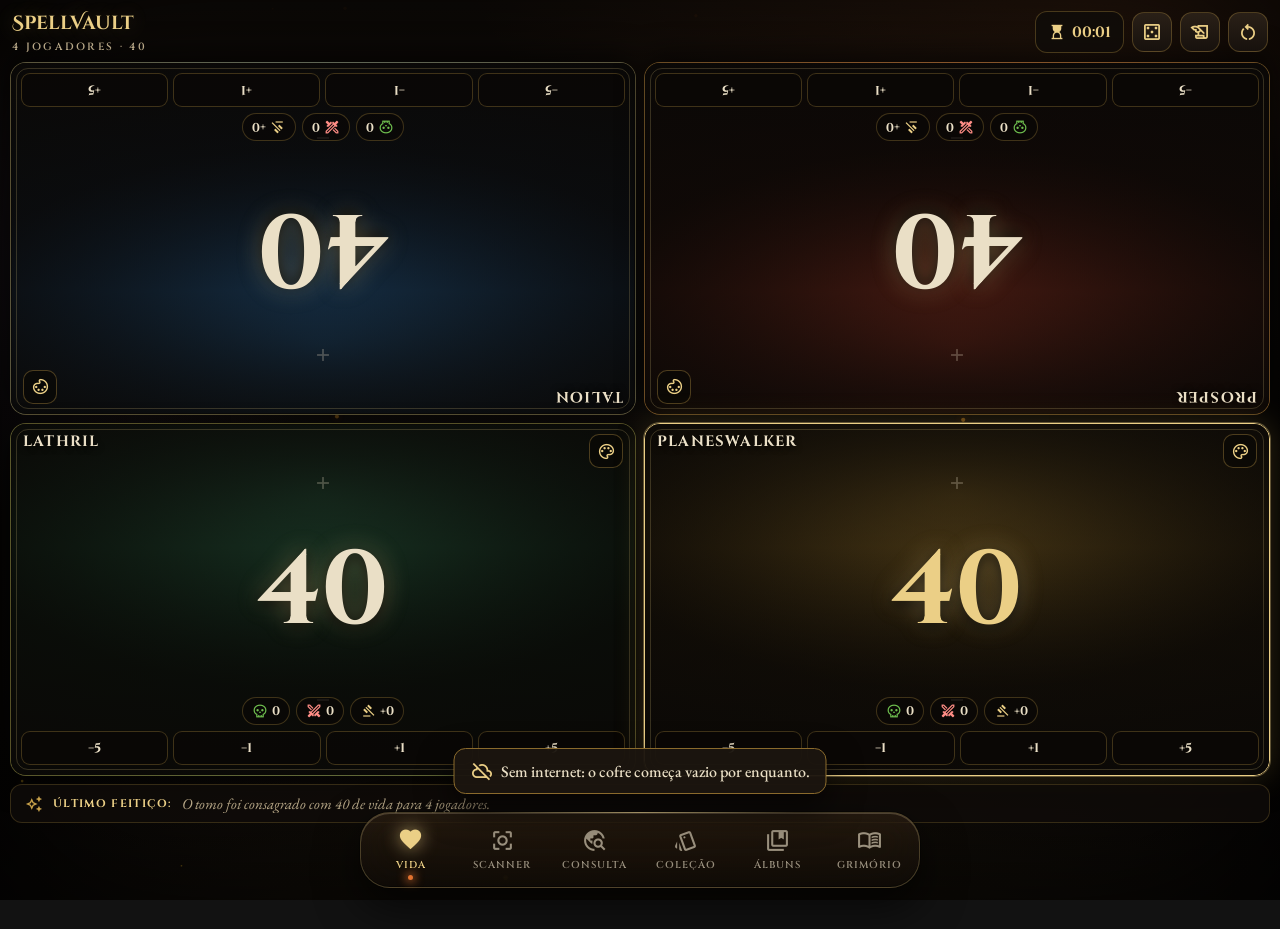
==== commit f71fd7bf: "Consulta de cartas, ficha completa, cotação da Liga e lista de desejos - Aba Consulta: busca em port" ====
--- a/index.html
+++ b/index.html
@@ -24,8 +24,12 @@
     <script src="assets/js/ui.js"></script>
     <script src="assets/js/scryfall.js"></script>
     <script src="assets/js/dados.js"></script>
+    <script src="assets/js/liga.js"></script>
     <script src="assets/js/vida.js"></script>
     <script src="assets/js/colecao.js"></script>
+    <script src="assets/js/desejos.js"></script>
+    <script src="assets/js/detalhe.js"></script>
+    <script src="assets/js/consulta.js"></script>
     <script src="assets/js/albuns.js"></script>
     <script src="assets/js/scanner.js"></script>
     <script src="assets/js/grimorio.js"></script>
--- a/assets/css/app.css
+++ b/assets/css/app.css
@@ -127,14 +127,14 @@
 .nav-vidro {
   position: fixed; z-index: 30; left: 50%; transform: translateX(-50%);
   bottom: calc(12px + env(safe-area-inset-bottom, 0px)); width: min(560px, calc(100% - 22px)); height: var(--nav-h);
-  display: grid; grid-template-columns: repeat(5, 1fr); align-items: center; padding: 0 6px; border-radius: 30px;
+  display: grid; grid-template-columns: repeat(6, 1fr); align-items: center; padding: 0 4px; border-radius: 30px;
   background: linear-gradient(180deg, rgba(74, 52, 33, 0.34), rgba(18, 13, 9, 0.52));
   -webkit-backdrop-filter: blur(20px) saturate(160%); backdrop-filter: blur(20px) saturate(160%);
   border: 1px solid rgba(235, 207, 134, 0.24);
   box-shadow: 0 18px 44px rgba(0, 0, 0, 0.65), inset 0 1px 0 rgba(255, 236, 190, 0.2), inset 0 -1px 0 rgba(0, 0, 0, 0.45), 0 0 0 1px rgba(0, 0, 0, 0.35);
 }
 .nav-vidro::before { content: ""; position: absolute; left: 22%; right: 22%; top: -1px; height: 1px; background: linear-gradient(90deg, transparent, rgba(255, 228, 160, 0.75), transparent); }
-.nav-vidro a { position: relative; height: 100%; display: flex; flex-direction: column; align-items: center; justify-content: center; gap: 5px; color: rgba(234, 223, 198, 0.62); font: 600 10px var(--ft); letter-spacing: 0.1em; text-transform: uppercase; transition: color 0.2s; }
+.nav-vidro a { position: relative; height: 100%; min-width: 0; display: flex; flex-direction: column; align-items: center; justify-content: center; gap: 5px; color: rgba(234, 223, 198, 0.62); font: 600 10px var(--ft); letter-spacing: 0.1em; text-transform: uppercase; transition: color 0.2s; }
 .nav-vidro a .ms { font-size: 25px; transition: transform 0.2s, filter 0.2s; }
 .nav-vidro a.on { color: var(--ouro2); }
 .nav-vidro a.on .ms { transform: translateY(-1px); filter: drop-shadow(0 0 9px rgba(235, 207, 134, 0.7)); font-variation-settings: "FILL" 1, "wght" 500; }
@@ -382,6 +382,84 @@
 .mt { margin-top: 14px; } .mt2 { margin-top: 22px; }
 .carregando { display: inline-block; width: 18px; height: 18px; border-radius: 50%; border: 2px solid rgba(201, 162, 74, 0.25); border-top-color: var(--ouro2); animation: gira 0.8s linear infinite; vertical-align: middle; }
 
+/* ---------- CONSULTA, FICHA COMPLETA, LIGA E DESEJOS ---------- */
+.seg button { display: inline-flex; align-items: center; justify-content: center; gap: 6px; }
+.seg button .ms { font-size: 18px; }
+.liga-tag { font: 700 9px var(--ft); letter-spacing: 0.1em; text-transform: uppercase; font-style: normal; padding: 1px 5px; border-radius: 5px; color: #1b1206; background: var(--brasa); vertical-align: 2px; }
+.selo-cofre { position: absolute; top: 8px; left: 8px; z-index: 2; font: 700 9.5px var(--ft); letter-spacing: 0.1em; padding: 3px 7px; border-radius: 6px; background: rgba(10, 8, 6, 0.88); color: var(--ouro2); border: 1px solid var(--ouro3); }
+.q-gerada { font: 500 13px Consolas, "Courier New", monospace; color: var(--tinta2); word-break: break-word; padding: 8px 10px; border-radius: 8px; background: rgba(8, 6, 4, 0.7); border: 1px dashed rgba(201, 162, 74, 0.2); }
+.chips.quebra { flex-wrap: wrap; overflow: visible; }
+.filtro-grupo { margin-top: 18px; }
+.filtro-grupo > .rot { margin-bottom: 2px; }
+.sel-linha { display: grid; grid-template-columns: 110px 1fr; gap: 8px; }
+.idiomas { justify-content: center; flex-wrap: wrap; overflow: visible; }
+.idiomas .chip { height: 30px; padding: 0 11px; font-size: 11px; }
+.texto-regras .tipo .fila { align-items: center; }
+.flavor { margin-top: 10px; padding-top: 8px; border-top: 1px dashed rgba(201, 162, 74, 0.2); font: italic 16px var(--fc); color: var(--tinta); }
+
+/* gavetas que abrem e fecham */
+.gaveta { overflow: hidden; }
+.gaveta-cab { width: 100%; display: flex; align-items: center; gap: 10px; padding: 15px 16px; text-align: left; font: 700 12.5px var(--ft); letter-spacing: 0.12em; text-transform: uppercase; color: var(--ouro2); position: relative; z-index: 1; }
+.gaveta-cab > .ms:first-child { color: var(--ouro); }
+.gaveta-cab > span:nth-child(2) { flex: 1; min-width: 0; }
+.gaveta-cab .n { margin-left: auto; font: 600 11px var(--ft); letter-spacing: 0.06em; color: var(--tinta2); }
+.gaveta-cab .seta { transition: transform 0.2s; color: var(--tinta); }
+.gaveta.aberta .seta { transform: rotate(180deg); }
+.gaveta-corpo { padding: 2px 16px 16px; position: relative; z-index: 1; }
+
+.legal-grade { display: grid; grid-template-columns: repeat(auto-fill, minmax(150px, 1fr)); gap: 8px; }
+.leg { display: flex; justify-content: space-between; align-items: center; gap: 8px; padding: 9px 11px; border-radius: 10px; background: rgba(12, 9, 7, 0.85); border: 1px solid rgba(201, 162, 74, 0.16); font: 600 15px var(--fc); }
+.leg b { font: 700 9.5px var(--ft); letter-spacing: 0.08em; text-transform: uppercase; white-space: nowrap; }
+.leg.legal { border-color: rgba(111, 191, 79, 0.4); } .leg.legal b { color: var(--veneno); }
+.leg.banned { border-color: rgba(179, 38, 45, 0.55); } .leg.banned b { color: #ff8d86; }
+.leg.restricted { border-color: rgba(201, 162, 74, 0.55); } .leg.restricted b { color: var(--ouro2); }
+.leg.not_legal b { color: var(--tinta2); } .leg.not_legal { opacity: 0.7; }
+
+.edicoes { list-style: none; }
+.edicoes a { display: flex; align-items: center; gap: 12px; padding: 10px 8px; border-bottom: 1px solid rgba(201, 162, 74, 0.12); border-radius: 8px; }
+.edicoes a:hover { background: rgba(201, 162, 74, 0.06); }
+.edicoes a.aqui { background: rgba(201, 162, 74, 0.12); }
+.seticon { width: 26px; height: 26px; flex: none; object-fit: contain; filter: invert(86%) sepia(30%) saturate(520%) hue-rotate(5deg) brightness(95%); opacity: 0.9; }
+.edicoes .info { flex: 1; min-width: 0; }
+.edicoes .info b { display: block; font: 600 16px/1.2 var(--fc); }
+.edicoes .info small { color: var(--tinta2); font-size: 13.5px; }
+.edicoes .pv { text-align: right; font: 700 13px var(--ft); color: var(--ouro2); white-space: nowrap; }
+.edicoes .pv small { display: block; font: 600 9.5px var(--ft); letter-spacing: 0.1em; text-transform: uppercase; color: var(--tinta2); }
+
+.tab-wrap { overflow-x: auto; }
+.tab-preco { width: 100%; border-collapse: collapse; font: 600 14px var(--ft); }
+.tab-preco th, .tab-preco td { padding: 9px 8px; text-align: right; border-bottom: 1px solid rgba(201, 162, 74, 0.14); white-space: nowrap; }
+.tab-preco thead th { font-size: 10px; letter-spacing: 0.12em; text-transform: uppercase; color: var(--tinta2); }
+.tab-preco tbody th { text-align: left; font: 600 11px var(--ft); letter-spacing: 0.08em; color: var(--tinta); text-transform: uppercase; }
+.tab-preco tr.destaque td { color: var(--ouro2); }
+
+.liga { border-color: rgba(226, 114, 47, 0.5); background: linear-gradient(180deg, rgba(70, 36, 18, 0.55), rgba(22, 17, 13, 0.94)); }
+.liga .rot .ms { color: var(--brasa); }
+.liga-q { display: grid; grid-template-columns: repeat(3, 1fr); gap: 8px; margin-top: 8px; }
+.liga-q div { text-align: center; padding: 10px 6px; border-radius: 10px; background: rgba(10, 8, 6, 0.8); border: 1px solid rgba(201, 162, 74, 0.2); }
+.liga-q b { display: block; font: 700 17px var(--ft); color: var(--ouro2); font-variant-numeric: tabular-nums; }
+.liga-q span { font: 600 9.5px var(--ft); letter-spacing: 0.12em; text-transform: uppercase; color: var(--tinta2); }
+
+.dl { display: grid; grid-template-columns: minmax(110px, 38%) 1fr; }
+.dl dt, .dl dd { padding: 9px 0; border-bottom: 1px solid rgba(201, 162, 74, 0.12); font-size: 16px; }
+.dl dt { color: var(--tinta); font: 600 10.5px var(--ft); letter-spacing: 0.1em; text-transform: uppercase; padding-top: 12px; }
+.dl dd { color: var(--perg); word-break: break-word; }
+
+.regras-of { list-style: none; }
+.regras-of li { padding: 11px 0; border-bottom: 1px dashed rgba(201, 162, 74, 0.18); }
+.regras-of time { font: 700 10.5px var(--ft); letter-spacing: 0.1em; color: var(--ouro); text-transform: uppercase; }
+.regras-of p { margin-top: 5px; font-size: 16px; }
+
+.desejos { list-style: none; }
+.desejos li { display: flex; align-items: center; gap: 10px; padding: 10px 0; border-bottom: 1px solid rgba(201, 162, 74, 0.14); }
+.desejos img { width: 44px; height: 61px; object-fit: cover; border-radius: 5px; flex: none; }
+.desejos b { font: 600 16px/1.2 var(--fc); }
+.desejos .q { display: flex; align-items: center; gap: 6px; }
+.desejos .q b { min-width: 22px; text-align: center; font: 700 16px var(--ft); }
+.desejos .q .ico-bt, .desejos > li > .ico-bt { width: 34px; height: 34px; border-radius: 10px; }
+.desejos .ms { font-size: 19px; }
+@media (max-width: 420px) { .desejos .q .ico-bt { width: 30px; height: 30px; } .desejos li { gap: 8px; } .sel-linha { grid-template-columns: 96px 1fr; } }
+
 @media (min-width: 720px) {
   .detalhe { grid-template-columns: 340px minmax(0, 1fr); align-items: start; }
   .detalhe > .coluna-carta { position: sticky; top: 16px; }
@@ -393,7 +471,8 @@
   .estante { grid-template-columns: repeat(2, minmax(0, 1fr)); }
   .dupla { grid-template-columns: 1fr; }
   .jog .passos button { height: 30px; font-size: 12px; }
-  .nav-vidro a { font-size: 9px; letter-spacing: 0.06em; }
+  .nav-vidro a { font-size: 8.5px; letter-spacing: 0.03em; }
+  .nav-vidro a .ms { font-size: 23px; }
   .vida-topo { gap: 6px; padding-left: 8px; padding-right: 8px; }
   .vida-topo .marca b { font-size: 16px; }
   .relogio { padding: 0 9px; font-size: 13px; }
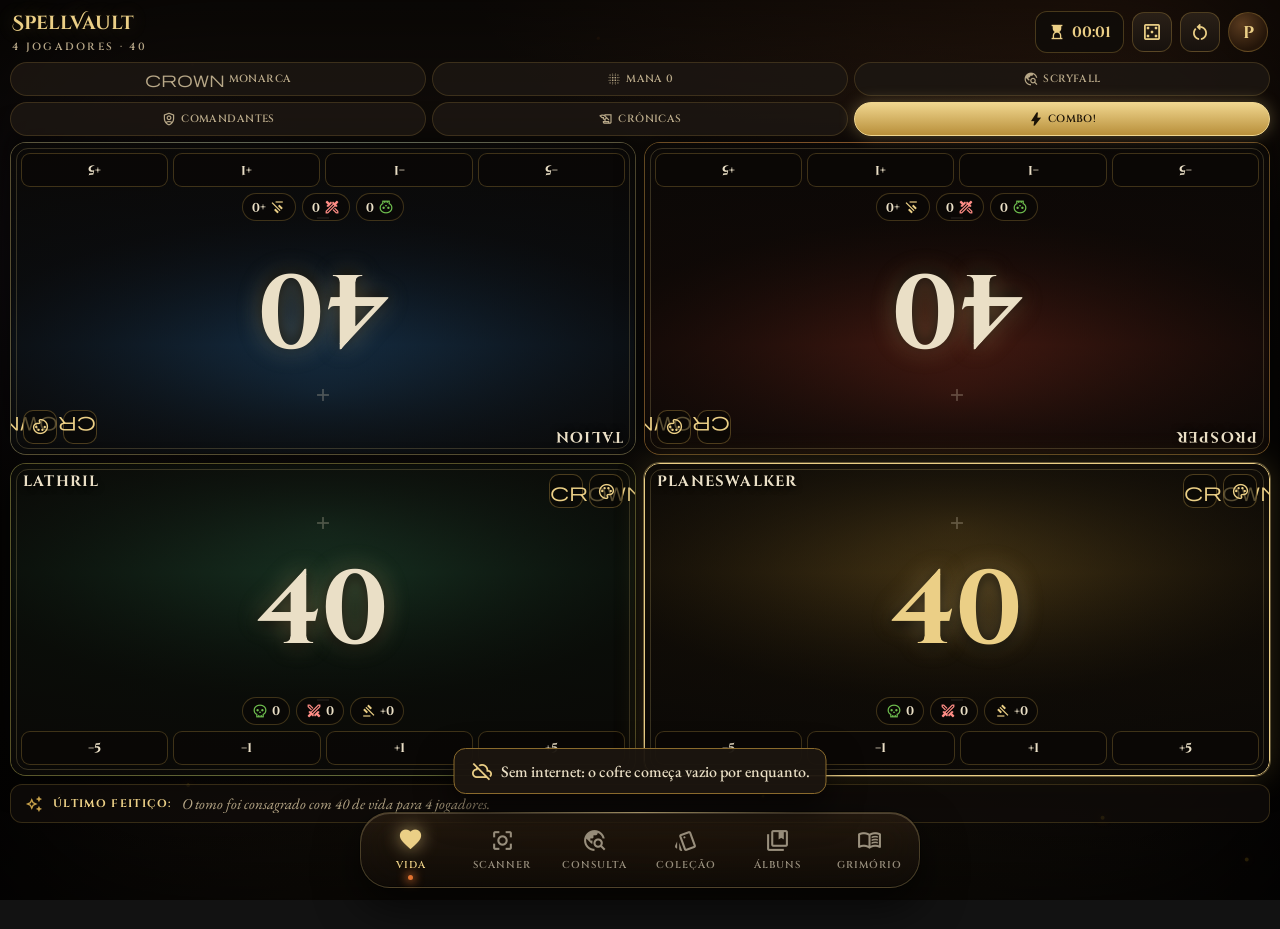
==== commit 644888ba: "Todos os botões do desenho funcionando: Vida completa, álbuns, scanner e perfil - Vida: barra com Mo" ====
--- a/index.html
+++ b/index.html
@@ -26,6 +26,7 @@
     <script src="assets/js/dados.js"></script>
     <script src="assets/js/liga.js"></script>
     <script src="assets/js/vida.js"></script>
+    <script src="assets/js/vida-extra.js"></script>
     <script src="assets/js/colecao.js"></script>
     <script src="assets/js/desejos.js"></script>
     <script src="assets/js/detalhe.js"></script>
--- a/assets/css/app.css
+++ b/assets/css/app.css
@@ -158,7 +158,7 @@
 .vida-topo .ico-bt { width: 40px; height: 40px; }
 .relogio { display: inline-flex; align-items: center; gap: 6px; height: 42px; padding: 0 12px; border-radius: 12px; background: rgba(16, 12, 9, 0.85); border: 1px solid rgba(201, 162, 74, 0.3); font: 700 15px var(--ft); color: var(--ouro2); font-variant-numeric: tabular-nums; }
 .relogio .ms { font-size: 18px; }
-.mesa { position: relative; z-index: 1; display: grid; gap: 8px; padding: 0 10px; height: calc(100dvh - 70px - var(--nav-h) - 40px - env(safe-area-inset-top, 0px) - env(safe-area-inset-bottom, 0px)); min-height: 440px; }
+.mesa { position: relative; z-index: 1; display: grid; gap: 8px; padding: 0 10px; height: calc(100dvh - 150px - var(--nav-h) - 40px - env(safe-area-inset-top, 0px) - env(safe-area-inset-bottom, 0px)); min-height: 440px; }
 .mesa.j2 { grid-template-columns: 1fr; grid-template-rows: 1fr 1fr; }
 .mesa.j3 { grid-template-columns: 1fr 1fr; grid-template-rows: 1fr 1fr; }
 .mesa.j3 .jog:first-child { grid-column: 1 / -1; }
@@ -344,7 +344,8 @@
 .visor .faixa-nome::after { content: "nome"; position: absolute; right: -2px; top: 100%; font: 600 9.5px var(--ft); letter-spacing: 0.12em; text-transform: uppercase; color: var(--arcano); }
 .visor .linha-scan { position: absolute; left: 4%; right: 4%; height: 2px; top: 10%; background: linear-gradient(90deg, transparent, var(--arcano), transparent); box-shadow: 0 0 12px var(--arcano); animation: varre 2.4s ease-in-out infinite; }
 @keyframes varre { 50% { top: 88%; } }
-.visor .hud { position: absolute; left: 12px; right: 12px; top: 12px; display: flex; justify-content: space-between; gap: 8px; z-index: 2; }
+.visor .hud { position: absolute; left: 12px; right: 12px; top: 12px; display: flex; justify-content: space-between; gap: 8px; z-index: 5; pointer-events: none; }
+.visor .hud > * { pointer-events: auto; }
 .visor .hud span { display: inline-flex; align-items: center; gap: 6px; padding: 6px 10px; border-radius: 999px; background: rgba(8, 6, 4, 0.75); border: 1px solid rgba(201, 162, 74, 0.3); font: 700 10.5px var(--ft); letter-spacing: 0.1em; text-transform: uppercase; color: var(--perg); }
 .visor .hud .vivo { color: var(--veneno); }
 .visor .aviso { position: absolute; left: 0; right: 0; bottom: 14px; text-align: center; font: italic 15px var(--fc); color: var(--tinta); z-index: 2; padding: 0 16px; }
@@ -478,3 +479,70 @@
   .relogio { padding: 0 9px; font-size: 13px; }
 }
 @media (prefers-reduced-motion: reduce) { *, *::before, *::after { animation: none !important; transition: none !important; } #brasas { display: none; } }
+
+/* ---------- VIDA: barra de ferramentas, mana pool, comandantes, combo ---------- */
+.barra-vida { padding: 0 12px 6px; position: relative; z-index: 2; }
+.barra-vida .chip { height: 36px; }
+.chip .ms { font-size: 17px; }
+.chip.combo { color: #1b1206; border-color: #f0d68f; background: linear-gradient(180deg, #f0d68f, #b88f3a); box-shadow: 0 0 16px rgba(235, 207, 134, 0.3); }
+.avatar-mini { font: 700 17px var(--ft); color: var(--ouro2); border-radius: 50%; background: radial-gradient(circle at 35% 30%, #5a3b1f, #241509 70%); text-transform: uppercase; }
+.ico-bt[disabled] { opacity: 0.35; pointer-events: none; }
+.cont.exp .ms { color: var(--arcano); }
+.mana-total { display: flex; align-items: center; justify-content: space-between; padding: 12px 14px; border-radius: 12px; background: rgba(8, 6, 4, 0.7); border: 1px solid rgba(201, 162, 74, 0.25); margin-bottom: 4px; }
+.mana-total b { font: 700 40px var(--ft); color: var(--ouro2); text-shadow: 0 0 20px rgba(235, 207, 134, 0.35); }
+.mp-q { gap: 6px; }
+.mp-q b { min-width: 28px; }
+.res-item { display: flex; align-items: center; gap: 8px; }
+.res-item .res-main { flex: 1; min-width: 0; display: flex; align-items: center; gap: 12px; padding: 8px; border-radius: 12px; text-align: left; background: rgba(16, 12, 9, 0.8); border: 1px solid rgba(201, 162, 74, 0.2); }
+.res-item .res-main:hover { border-color: var(--ouro); }
+.res-item .res-main > div { min-width: 0; }
+.res-item .mana-id { display: block; margin-top: 4px; }
+.combo-palco { text-align: center; padding: 6px 0 2px; }
+.combo-raio { font-size: 66px; color: var(--ouro2); filter: drop-shadow(0 0 18px rgba(235, 207, 134, 0.7)); animation: raio 1.4s ease-in-out infinite; }
+@keyframes raio { 50% { transform: scale(1.12); filter: drop-shadow(0 0 30px rgba(226, 114, 47, 0.9)); } }
+@media (max-width: 420px) {
+  .jog .cab { flex-direction: column; align-items: flex-start; gap: 6px; }
+  .jog .cab .icos { margin-left: 0; }
+  .jog .mini { width: 30px; height: 30px; }
+  .jog .mini .ms { font-size: 17px; }
+}
+
+/* ---------- ÁLBUNS (livres, mover), COLEÇÃO (local, troca), SCANNER (lote), PERFIL ---------- */
+.slot-wrap { position: relative; }
+.slot-wrap .slot { display: block; }
+.slot-mover { position: absolute; right: 6px; top: 6px; z-index: 4; width: 30px; height: 30px; border-radius: 9px; display: grid; place-items: center; color: var(--ouro2); background: rgba(10, 8, 6, 0.82); border: 1px solid rgba(201, 162, 74, 0.5); }
+.slot-mover .ms { font-size: 18px; }
+.slot-wrap .selo-foil { right: 42px; }
+.slot-wrap.apagado { opacity: 0.32; }
+.slot.livre-realce { border: 2px solid var(--verde-livre, #6fbf4f); box-shadow: 0 0 16px rgba(111, 191, 79, 0.3); }
+.slot.livre-realce .vazio-slot { color: #b9e8a5; }
+.carta-mini .loc { display: flex; align-items: center; gap: 3px; margin-top: 3px; font: 600 10.5px var(--ft); letter-spacing: 0.03em; color: var(--tinta2); white-space: nowrap; overflow: hidden; text-overflow: ellipsis; }
+.carta-mini .loc .ms { font-size: 13px; color: var(--ouro3); flex: none; }
+.busca .ico-bt { width: 34px; height: 34px; border-radius: 10px; }
+.visor .hud .hud-lote { display: inline-flex; align-items: center; gap: 6px; padding: 6px 10px; border-radius: 999px; background: rgba(8, 6, 4, 0.75); border: 1px solid rgba(201, 162, 74, 0.3); font: 700 10.5px var(--ft); letter-spacing: 0.1em; text-transform: uppercase; color: var(--perg); }
+.visor .hud .hud-lote.on { color: #1b1206; border-color: #f0d68f; background: linear-gradient(180deg, #f0d68f, #b88f3a); }
+.liga-perfil { border-color: rgba(226, 114, 47, 0.5); background: linear-gradient(180deg, rgba(70, 36, 18, 0.5), rgba(22, 17, 13, 0.94)); }
+.perfil-liga { display: flex; align-items: center; gap: 12px; padding: 12px; border-radius: 12px; background: rgba(8, 6, 4, 0.7); border: 1px solid rgba(201, 162, 74, 0.25); margin-top: 10px; }
+.perfil-liga .selo { width: 46px; height: 46px; }
+
+/* barra da Vida em grade 3x2: os seis botões ficam todos à vista no celular */
+.barra-vida { display: grid; grid-template-columns: repeat(3, minmax(0, 1fr)); gap: 6px; overflow: visible; padding: 0 10px 6px; }
+.barra-vida .chip { height: 34px; padding: 0 6px; justify-content: center; gap: 4px; font-size: 10.5px; letter-spacing: 0.04em; min-width: 0; overflow: hidden; white-space: nowrap; }
+.barra-vida .chip .ms { font-size: 16px; flex: none; }
+
+/* celulares estreitos (360 px): cabeçalho e painéis da Vida mais compactos */
+@media (max-width: 380px) {
+  .vida-topo { gap: 4px; padding-left: 6px; padding-right: 6px; }
+  .vida-topo .marca small { display: none; }
+  .relogio { padding: 0 7px; font-size: 12px; height: 38px; }
+  .vida-topo .ico-bt { width: 36px; height: 36px; }
+  .barra-vida { padding: 0 6px 6px; }
+  .jog .cont { height: 25px; padding: 0 5px; gap: 2px; font-size: 11px; letter-spacing: 0; }
+  .jog .cont .ms { font-size: 14px; }
+  .jog .contadores { gap: 4px; }
+  .jog .passos { gap: 4px; }
+  .jog .passos button { height: 28px; }
+  .jog .vida b { font-size: clamp(38px, 8.5vh, 80px); }
+  .jog .mini { width: 26px; height: 26px; }
+  .jog .nome { font-size: 13px; }
+}
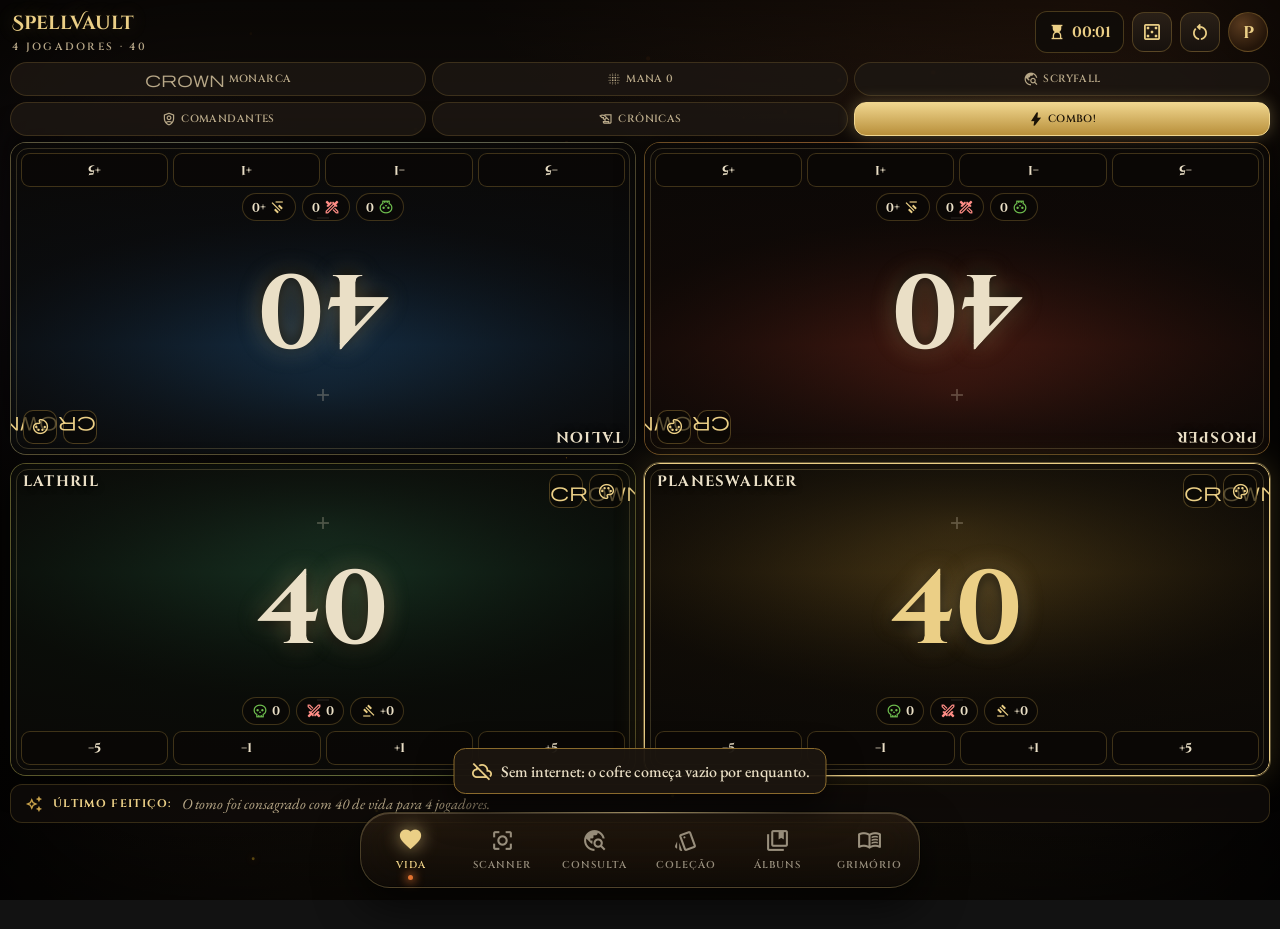
==== commit bbfea905: "Versão demo, álbum em 3D e Forja de decks - Demo (?demo=1 ou app SpellVault DEMO): dois álbuns 4x4 d" ====
--- a/index.html
+++ b/index.html
@@ -21,6 +21,8 @@
     <section class="folha" id="folha" role="dialog" aria-modal="true" hidden></section>
     <div class="toast" id="toast" role="status" aria-live="polite"></div>
 
+    <script src="assets/js/versao.js"></script>
+    <script src="assets/js/modo.js"></script>
     <script src="assets/js/ui.js"></script>
     <script src="assets/js/scryfall.js"></script>
     <script src="assets/js/dados.js"></script>
@@ -32,6 +34,8 @@
     <script src="assets/js/detalhe.js"></script>
     <script src="assets/js/consulta.js"></script>
     <script src="assets/js/albuns.js"></script>
+    <script src="assets/js/album3d.js"></script>
+    <script src="assets/js/forja.js"></script>
     <script src="assets/js/scanner.js"></script>
     <script src="assets/js/grimorio.js"></script>
     <script src="assets/js/app.js"></script>
--- a/assets/css/app.css
+++ b/assets/css/app.css
@@ -546,3 +546,82 @@
   .jog .mini { width: 26px; height: 26px; }
   .jog .nome { font-size: 13px; }
 }
+
+/* ---------- ÁLBUM EM 3D ---------- */
+.pagina-3d { width: min(760px, 100% - 20px); }
+.palco-album { position: relative; height: clamp(380px, 66dvh, 640px); border-radius: 18px; overflow: hidden; background: radial-gradient(70% 55% at 50% 38%, #3a2a1b 0%, #1a120c 55%, #0a0705 100%); border: 1px solid rgba(201, 162, 74, 0.38); box-shadow: inset 0 0 60px rgba(0, 0, 0, 0.75), var(--sombra); touch-action: none; user-select: none; -webkit-user-select: none; }
+.palco-album::before { content: ""; position: absolute; inset: auto 0 0 0; height: 38%; background: repeating-linear-gradient(90deg, rgba(0, 0, 0, 0.14) 0 3px, transparent 3px 22px), linear-gradient(180deg, transparent, rgba(60, 38, 20, 0.5)); pointer-events: none; }
+.cena3d { position: relative; display: block; width: 100%; height: 100%; touch-action: none; cursor: grab; }
+.cena3d:active { cursor: grabbing; }
+.carregando-3d { position: absolute; inset: 0; display: grid; place-items: center; align-content: center; gap: 10px; color: var(--tinta); font-style: italic; }
+.carregando-3d .ms { font-size: 44px; color: var(--ouro3); }
+.dica3d { position: absolute; top: 10px; left: 50%; transform: translateX(-50%); display: inline-flex; align-items: center; gap: 6px; padding: 6px 12px; border-radius: 999px; background: rgba(8, 6, 4, 0.78); border: 1px solid rgba(201, 162, 74, 0.3); font: 600 10.5px var(--ft); letter-spacing: 0.1em; text-transform: uppercase; color: var(--perg); white-space: nowrap; pointer-events: none; transition: opacity 0.8s; }
+.dica3d .ms { font-size: 16px; color: var(--ouro); }
+.dica3d.some { opacity: 0; }
+.zoom3d { position: absolute; left: 10px; right: 10px; bottom: 10px; z-index: 3; }
+.zoom3d .tomo { background: linear-gradient(180deg, rgba(40, 29, 20, 0.96), rgba(16, 12, 9, 0.97)); padding: 14px; }
+.z3-nome { font: 600 21px/1.15 var(--fc); margin-top: 8px; color: var(--perg); }
+.z3-sub { font-size: 14.5px; line-height: 1.25; margin-top: 2px; display: -webkit-box; -webkit-line-clamp: 2; -webkit-box-orient: vertical; overflow: hidden; }
+.ctrl-album3d { margin-top: 12px; }
+.ctrl-album3d .paginador { margin: 0 0 10px; }
+.ctrl-album3d .seg button { min-height: 42px; }
+.gota { width: 11px; height: 11px; border-radius: 50%; display: inline-block; box-shadow: 0 0 0 1px rgba(255, 255, 255, 0.25); }
+
+/* ---------- VERSÃO DEMO ---------- */
+html[data-modo="demo"] body::selection { background: rgba(226, 114, 47, 0.4); }
+html[data-modo="demo"] #app::before { content: "VERSÃO DEMO · dados de exemplo, separados dos seus"; position: fixed; top: 0; left: 0; right: 0; z-index: 60; padding: calc(2px + env(safe-area-inset-top, 0px)) 8px 3px; text-align: center; font: 700 9.5px var(--ft); letter-spacing: 0.16em; text-transform: uppercase; color: #1b1206; background: linear-gradient(90deg, #b8641f, #e2722f 50%, #b8641f); pointer-events: none; box-shadow: 0 2px 10px rgba(0, 0, 0, 0.5); }
+html[data-modo="demo"] #app { padding-top: calc(18px + env(safe-area-inset-top, 0px)); }
+.demo-aviso { margin-bottom: 14px; border-color: rgba(226, 114, 47, 0.55); }
+.palco-album[data-modo="livro"] { height: clamp(300px, 82vw, 540px); }
+
+/* ---------- FORJA DE DECKS ---------- */
+.ico-bt.peq { width: 34px; height: 34px; border-radius: 10px; }
+.ico-bt.peq .ms { font-size: 18px; }
+.forja-chamada { border-color: rgba(226, 114, 47, 0.5); }
+.forja-hero .busca { margin-top: 12px; }
+.cmd-escolhido { border-color: var(--ouro); }
+.mini-cmd { width: 62px; height: auto; aspect-ratio: 488 / 680; border-radius: 6px; object-fit: cover; box-shadow: 0 6px 14px rgba(0, 0, 0, 0.55); flex: none; }
+.img-cmd { width: 118px; aspect-ratio: 488 / 680; border-radius: 8px; object-fit: cover; box-shadow: 0 10px 22px rgba(0, 0, 0, 0.6); flex: none; }
+.como-vencer { border-color: var(--ouro); box-shadow: inset 0 1px 0 rgba(255, 230, 170, 0.1), 0 0 26px rgba(201, 162, 74, 0.14), var(--sombra); }
+.como-vencer .plano { font: italic 500 19px/1.35 var(--fc); color: var(--perg); margin-top: 8px; }
+.vits { list-style: none; display: grid; gap: 8px; margin-top: 12px; }
+.vits li { display: grid; gap: 2px; padding: 9px 12px; border-radius: 10px; background: rgba(12, 9, 7, 0.7); border: 1px solid rgba(201, 162, 74, 0.22); }
+.vits li b { font: 600 17px var(--fc); color: var(--ouro2); }
+.vits li span { font-size: 15px; color: var(--tinta); }
+.combos { list-style: none; display: grid; gap: 10px; margin-top: 8px; }
+.combo { padding: 11px 12px; border-radius: 12px; background: rgba(12, 9, 7, 0.75); border: 1px solid rgba(201, 162, 74, 0.28); }
+.combo .resultado { display: flex; gap: 6px; align-items: flex-start; margin-top: 8px; font-size: 15.5px; color: var(--perg); }
+.combo .resultado .ms { color: var(--brasa); font-size: 18px; flex: none; }
+.combo details { margin-top: 6px; font-size: 15px; color: var(--tinta); }
+.combo details summary { cursor: pointer; font: 600 11px var(--ft); letter-spacing: 0.12em; text-transform: uppercase; color: var(--ouro); }
+.combo details ol { margin: 6px 0 0 20px; display: grid; gap: 4px; }
+.etiqueta.sangue { color: #ffd9d4; border-color: rgba(179, 38, 45, 0.7); background: rgba(120, 22, 26, 0.45); }
+.curva { display: grid; grid-template-columns: repeat(8, 1fr); gap: 6px; align-items: end; height: 110px; }
+.curva div { height: 100%; display: flex; flex-direction: column; justify-content: flex-end; align-items: center; gap: 3px; }
+.curva i { display: block; width: 100%; min-height: 2px; border-radius: 4px 4px 0 0; background: linear-gradient(180deg, var(--ouro2), var(--ouro3)); }
+.curva b { font: 700 11px var(--ft); color: var(--ouro2); order: -1; min-height: 13px; }
+.curva span { font: 600 10.5px var(--ft); color: var(--tinta2); }
+.secao-deck { margin-top: 12px; border-radius: var(--r); background: linear-gradient(180deg, rgba(40, 29, 20, 0.88), rgba(20, 15, 11, 0.94)); border: 1px solid rgba(201, 162, 74, 0.3); overflow: hidden; }
+.secao-deck summary { list-style: none; display: flex; align-items: center; gap: 10px; padding: 13px 14px; cursor: pointer; font: 700 13px var(--ft); letter-spacing: 0.1em; text-transform: uppercase; color: var(--ouro2); }
+.secao-deck summary::-webkit-details-marker { display: none; }
+.secao-deck summary .ms { color: var(--ouro); }
+.secao-deck summary b { flex: 1; font-weight: 700; }
+.secao-deck summary .n { font: 700 12px var(--ft); padding: 3px 9px; border-radius: 999px; background: rgba(201, 162, 74, 0.16); color: var(--ouro2); }
+.secao-deck summary::after { content: "expand_more"; font-family: "Material Symbols Outlined"; font-size: 22px; letter-spacing: normal; text-transform: none; color: var(--tinta); transition: transform 0.2s; }
+.secao-deck[open] summary::after { transform: rotate(180deg); }
+.lista-deck { list-style: none; border-top: 1px solid rgba(201, 162, 74, 0.16); }
+.linha-carta { display: grid; grid-template-columns: 44px minmax(0, 1fr) auto; gap: 10px; align-items: center; padding: 8px 12px; border-bottom: 1px solid rgba(201, 162, 74, 0.1); }
+.linha-carta:last-child { border-bottom: 0; }
+.linha-carta .mini { width: 44px; height: 61px; border-radius: 5px; overflow: hidden; background: #120d09; display: grid; place-items: center; color: var(--ouro3); }
+.linha-carta .mini img { width: 100%; height: 100%; object-fit: cover; }
+.linha-carta .info { min-width: 0; }
+.linha-carta .info b { font: 600 16.5px/1.15 var(--fc); display: block; overflow: hidden; text-overflow: ellipsis; white-space: nowrap; }
+.linha-carta .info small { display: flex; align-items: center; gap: 8px; flex-wrap: wrap; font: 600 10.5px var(--ft); letter-spacing: 0.05em; color: var(--tinta2); margin-top: 3px; }
+.linha-carta .info .mana { transform: scale(0.85); transform-origin: left center; }
+.linha-carta .motivo { font: italic 500 14px/1.25 var(--fc) !important; letter-spacing: 0 !important; color: var(--ouro2) !important; text-transform: none; align-items: flex-start !important; gap: 4px !important; }
+.linha-carta .motivo .ms { font-size: 15px; color: var(--brasa); flex: none; }
+.linha-carta .lado { display: flex; align-items: center; gap: 6px; }
+.linha-carta .qtd { font: 700 15px var(--ft); color: var(--ouro2); }
+.linha-carta .etiqueta { padding: 3px 6px; font-size: 9.5px; display: inline-flex; align-items: center; gap: 2px; }
+.linha-carta .etiqueta .ms { font-size: 12px; }
+@media (max-width: 380px) { .linha-carta { grid-template-columns: 38px minmax(0, 1fr) auto; gap: 8px; padding: 8px; } .linha-carta .mini { width: 38px; height: 53px; } .img-cmd { width: 96px; } }
